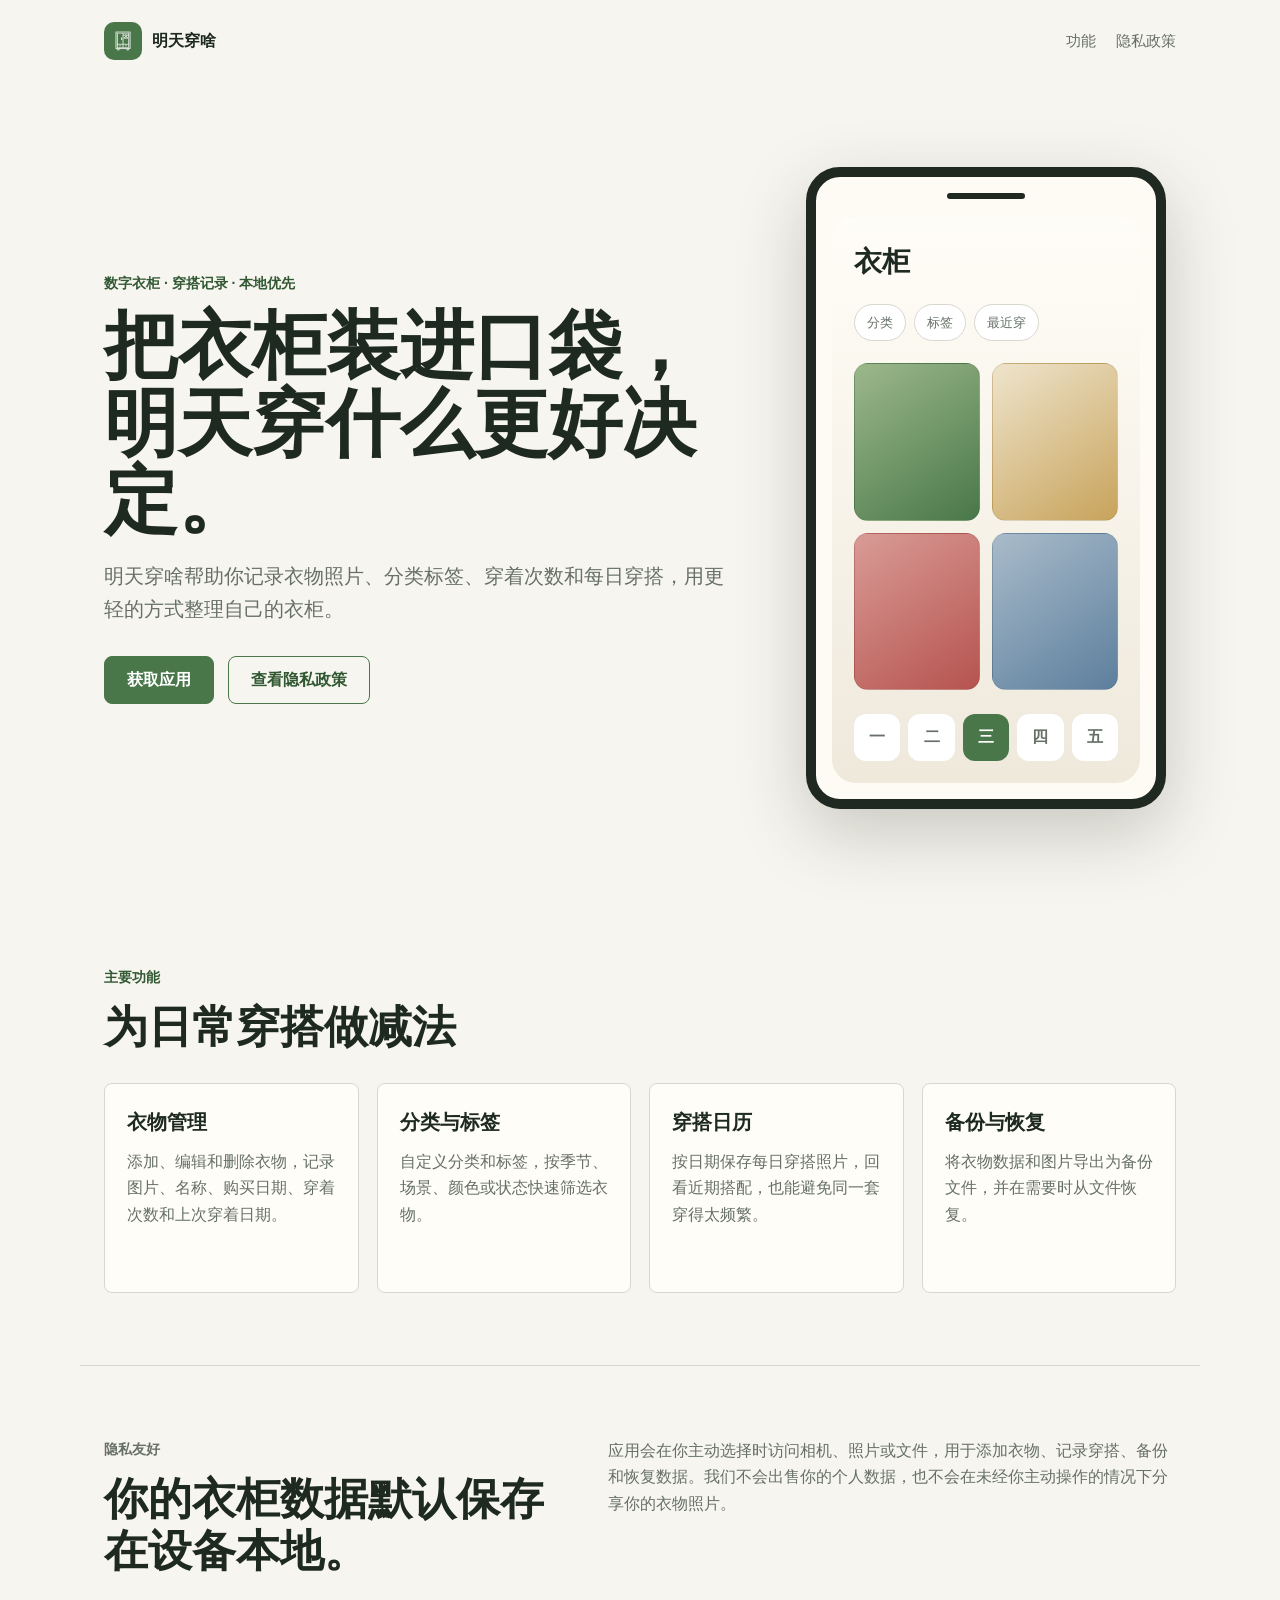
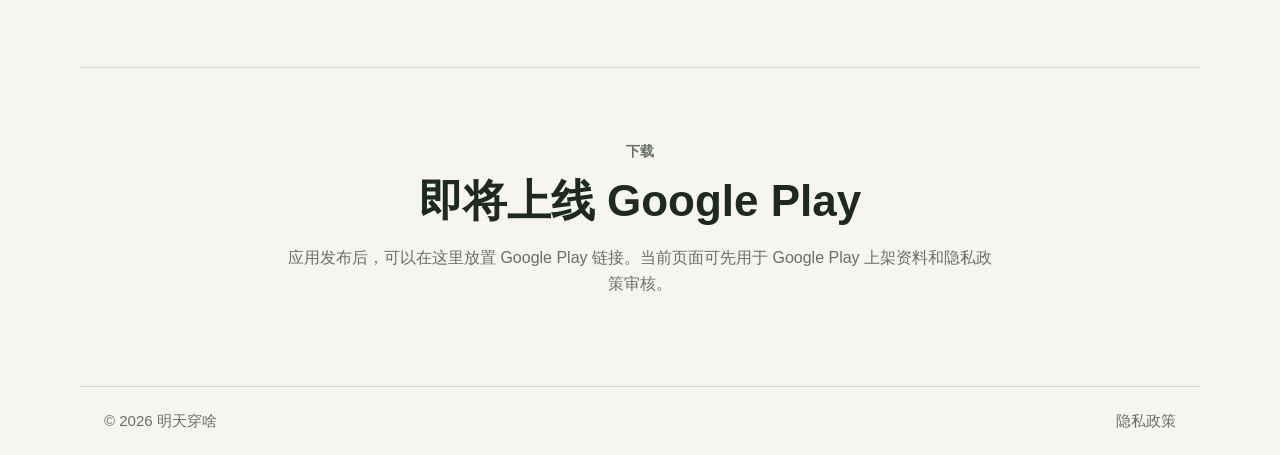
==== index.html @ 7607661f "Add GitHub Pages site" ====
<!doctype html>
<html lang="zh-CN">
  <head>
    <meta charset="utf-8" />
    <meta name="viewport" content="width=device-width, initial-scale=1" />
    <title>明天穿啥 - 数字衣柜与穿搭日历</title>
    <meta
      name="description"
      content="明天穿啥是一款轻量的数字衣柜应用，用于记录衣物、管理分类标签、追踪穿着频率，并用日历保存每日穿搭。"
    />
    <link rel="icon" href="assets/app-icon.png" />
    <link rel="stylesheet" href="styles.css" />
  </head>
  <body>
    <header class="site-header">
      <a class="brand" href="./" aria-label="明天穿啥首页">
        <img src="assets/app-icon.png" alt="" />
        <span>明天穿啥</span>
      </a>
      <nav aria-label="主要导航">
        <a href="#features">功能</a>
        <a href="privacy.html">隐私政策</a>
      </nav>
    </header>

    <main>
      <section class="hero">
        <div class="hero-copy">
          <p class="eyebrow">数字衣柜 · 穿搭记录 · 本地优先</p>
          <h1>把衣柜装进口袋，明天穿什么更好决定。</h1>
          <p class="lead">
            明天穿啥帮助你记录衣物照片、分类标签、穿着次数和每日穿搭，用更轻的方式整理自己的衣柜。
          </p>
          <div class="actions">
            <a class="button primary" href="#download">获取应用</a>
            <a class="button secondary" href="privacy.html">查看隐私政策</a>
          </div>
        </div>
        <div class="phone-preview" aria-label="应用预览">
          <div class="phone-top"></div>
          <div class="app-screen">
            <div class="screen-title">衣柜</div>
            <div class="chip-row">
              <span>分类</span>
              <span>标签</span>
              <span>最近穿</span>
            </div>
            <div class="wardrobe-grid">
              <div class="item-card green"></div>
              <div class="item-card cream"></div>
              <div class="item-card rose"></div>
              <div class="item-card blue"></div>
            </div>
            <div class="calendar-strip">
              <span>一</span>
              <span>二</span>
              <span class="active">三</span>
              <span>四</span>
              <span>五</span>
            </div>
          </div>
        </div>
      </section>

      <section id="features" class="section">
        <div class="section-heading">
          <p class="eyebrow">主要功能</p>
          <h2>为日常穿搭做减法</h2>
        </div>
        <div class="feature-grid">
          <article class="feature">
            <h3>衣物管理</h3>
            <p>添加、编辑和删除衣物，记录图片、名称、购买日期、穿着次数和上次穿着日期。</p>
          </article>
          <article class="feature">
            <h3>分类与标签</h3>
            <p>自定义分类和标签，按季节、场景、颜色或状态快速筛选衣物。</p>
          </article>
          <article class="feature">
            <h3>穿搭日历</h3>
            <p>按日期保存每日穿搭照片，回看近期搭配，也能避免同一套穿得太频繁。</p>
          </article>
          <article class="feature">
            <h3>备份与恢复</h3>
            <p>将衣物数据和图片导出为备份文件，并在需要时从文件恢复。</p>
          </article>
        </div>
      </section>

      <section class="section split">
        <div>
          <p class="eyebrow">隐私友好</p>
          <h2>你的衣柜数据默认保存在设备本地。</h2>
        </div>
        <p>
          应用会在你主动选择时访问相机、照片或文件，用于添加衣物、记录穿搭、备份和恢复数据。我们不会出售你的个人数据，也不会在未经你主动操作的情况下分享你的衣物照片。
        </p>
      </section>

      <section id="download" class="section download">
        <p class="eyebrow">下载</p>
        <h2>即将上线 Google Play</h2>
        <p>
          应用发布后，可以在这里放置 Google Play 链接。当前页面可先用于 Google Play 上架资料和隐私政策审核。
        </p>
      </section>
    </main>

    <footer class="site-footer">
      <span>© 2026 明天穿啥</span>
      <a href="privacy.html">隐私政策</a>
    </footer>
  </body>
</html>
---- styles.css ----
:root {
  color-scheme: light;
  --bg: #f7f5ef;
  --ink: #1d2921;
  --muted: #667067;
  --line: #d9d7ce;
  --panel: #fffdf7;
  --primary: #497749;
  --primary-dark: #315833;
  --accent: #b6534f;
  --gold: #d6a94b;
  --blue: #5d7f9d;
}

* {
  box-sizing: border-box;
}

body {
  margin: 0;
  background: var(--bg);
  color: var(--ink);
  font-family:
    -apple-system, BlinkMacSystemFont, "Segoe UI", "Noto Sans SC", "PingFang SC",
    "Microsoft YaHei", Arial, sans-serif;
  line-height: 1.65;
}

a {
  color: inherit;
}

.site-header,
.site-footer {
  display: flex;
  align-items: center;
  justify-content: space-between;
  gap: 24px;
  max-width: 1120px;
  margin: 0 auto;
  padding: 22px 24px;
}

.site-header nav,
.site-footer {
  color: var(--muted);
  font-size: 15px;
}

.site-header nav {
  display: flex;
  gap: 20px;
}

.site-header a,
.site-footer a {
  text-decoration: none;
}

.site-header a:hover,
.site-footer a:hover {
  color: var(--primary-dark);
}

.brand {
  display: inline-flex;
  align-items: center;
  gap: 10px;
  color: var(--ink);
  font-weight: 800;
}

.brand img {
  width: 38px;
  height: 38px;
  border-radius: 10px;
}

.hero,
.section {
  max-width: 1120px;
  margin: 0 auto;
  padding: 72px 24px;
}

.hero {
  display: grid;
  grid-template-columns: minmax(0, 1fr) 380px;
  align-items: center;
  gap: 56px;
  min-height: calc(100vh - 88px);
}

.eyebrow {
  margin: 0 0 12px;
  color: var(--primary-dark);
  font-size: 14px;
  font-weight: 800;
  letter-spacing: 0;
}

h1,
h2,
h3,
p {
  margin-top: 0;
}

h1 {
  max-width: 760px;
  margin-bottom: 20px;
  font-size: clamp(42px, 7vw, 74px);
  line-height: 1.05;
  letter-spacing: 0;
}

h2 {
  margin-bottom: 18px;
  font-size: clamp(28px, 4vw, 44px);
  line-height: 1.18;
  letter-spacing: 0;
}

h3 {
  margin-bottom: 10px;
  font-size: 20px;
}

.lead {
  max-width: 650px;
  color: var(--muted);
  font-size: 20px;
}

.actions {
  display: flex;
  flex-wrap: wrap;
  gap: 14px;
  margin-top: 30px;
}

.button {
  display: inline-flex;
  align-items: center;
  justify-content: center;
  min-height: 48px;
  padding: 0 22px;
  border: 1px solid var(--primary);
  border-radius: 8px;
  font-weight: 800;
  text-decoration: none;
}

.button.primary {
  background: var(--primary);
  color: #fff;
}

.button.secondary {
  color: var(--primary-dark);
}

.phone-preview {
  width: min(100%, 360px);
  margin: 0 auto;
  padding: 16px;
  border: 10px solid #1f2922;
  border-radius: 34px;
  background: #fdfbf4;
  box-shadow: 0 24px 70px rgb(31 41 34 / 0.22);
}

.phone-top {
  width: 78px;
  height: 6px;
  margin: 0 auto 18px;
  border-radius: 999px;
  background: #1f2922;
}

.app-screen {
  min-height: 520px;
  padding: 22px;
  border-radius: 24px;
  background: linear-gradient(180deg, #fffdf7 0%, #efe9dc 100%);
}

.screen-title {
  margin-bottom: 18px;
  font-size: 28px;
  font-weight: 900;
}

.chip-row {
  display: flex;
  flex-wrap: wrap;
  gap: 8px;
  margin-bottom: 22px;
}

.chip-row span {
  padding: 7px 12px;
  border: 1px solid var(--line);
  border-radius: 999px;
  background: #fff;
  color: var(--muted);
  font-size: 13px;
}

.wardrobe-grid {
  display: grid;
  grid-template-columns: repeat(2, minmax(0, 1fr));
  gap: 12px;
}

.item-card {
  aspect-ratio: 1 / 1.25;
  border-radius: 14px;
  border: 1px solid rgb(29 41 33 / 0.08);
}

.item-card.green {
  background: linear-gradient(145deg, #9cb88b, #497749);
}

.item-card.cream {
  background: linear-gradient(145deg, #eee4cc, #c8a35b);
}

.item-card.rose {
  background: linear-gradient(145deg, #d99b96, #b6534f);
}

.item-card.blue {
  background: linear-gradient(145deg, #a9bbca, #5d7f9d);
}

.calendar-strip {
  display: grid;
  grid-template-columns: repeat(5, 1fr);
  gap: 8px;
  margin-top: 24px;
}

.calendar-strip span {
  display: flex;
  align-items: center;
  justify-content: center;
  aspect-ratio: 1;
  border-radius: 12px;
  background: #fff;
  color: var(--muted);
  font-weight: 800;
}

.calendar-strip .active {
  background: var(--primary);
  color: #fff;
}

.section-heading {
  max-width: 620px;
  margin-bottom: 30px;
}

.feature-grid {
  display: grid;
  grid-template-columns: repeat(4, minmax(0, 1fr));
  gap: 18px;
}

.feature {
  min-height: 210px;
  padding: 22px;
  border: 1px solid var(--line);
  border-radius: 8px;
  background: var(--panel);
}

.feature p,
.split p,
.download p,
.policy p,
.policy li {
  color: var(--muted);
}

.split {
  display: grid;
  grid-template-columns: minmax(0, 0.9fr) minmax(0, 1.1fr);
  gap: 40px;
  border-top: 1px solid var(--line);
  border-bottom: 1px solid var(--line);
}

.download {
  max-width: 760px;
  text-align: center;
}

.site-footer {
  border-top: 1px solid var(--line);
}

.policy {
  max-width: 860px;
  margin: 0 auto;
  padding: 64px 24px 88px;
}

.policy article {
  padding: 42px;
  border: 1px solid var(--line);
  border-radius: 8px;
  background: var(--panel);
}

.policy h1 {
  font-size: clamp(34px, 5vw, 54px);
}

.policy h2 {
  margin-top: 36px;
  font-size: 24px;
}

.policy ul {
  padding-left: 22px;
}

.policy hr {
  margin: 38px 0;
  border: 0;
  border-top: 1px solid var(--line);
}

.updated {
  font-weight: 700;
}

@media (max-width: 860px) {
  .hero,
  .split {
    grid-template-columns: 1fr;
  }

  .hero {
    padding-top: 42px;
    gap: 36px;
  }

  .feature-grid {
    grid-template-columns: repeat(2, minmax(0, 1fr));
  }
}

@media (max-width: 560px) {
  .site-header,
  .site-footer {
    padding: 16px;
  }

  .site-header {
    align-items: flex-start;
    flex-direction: column;
    gap: 12px;
  }

  .hero,
  .section,
  .policy {
    padding-left: 16px;
    padding-right: 16px;
  }

  .lead {
    font-size: 18px;
  }

  .actions,
  .button {
    width: 100%;
  }

  .feature-grid {
    grid-template-columns: 1fr;
  }

  .policy article {
    padding: 24px;
  }
}
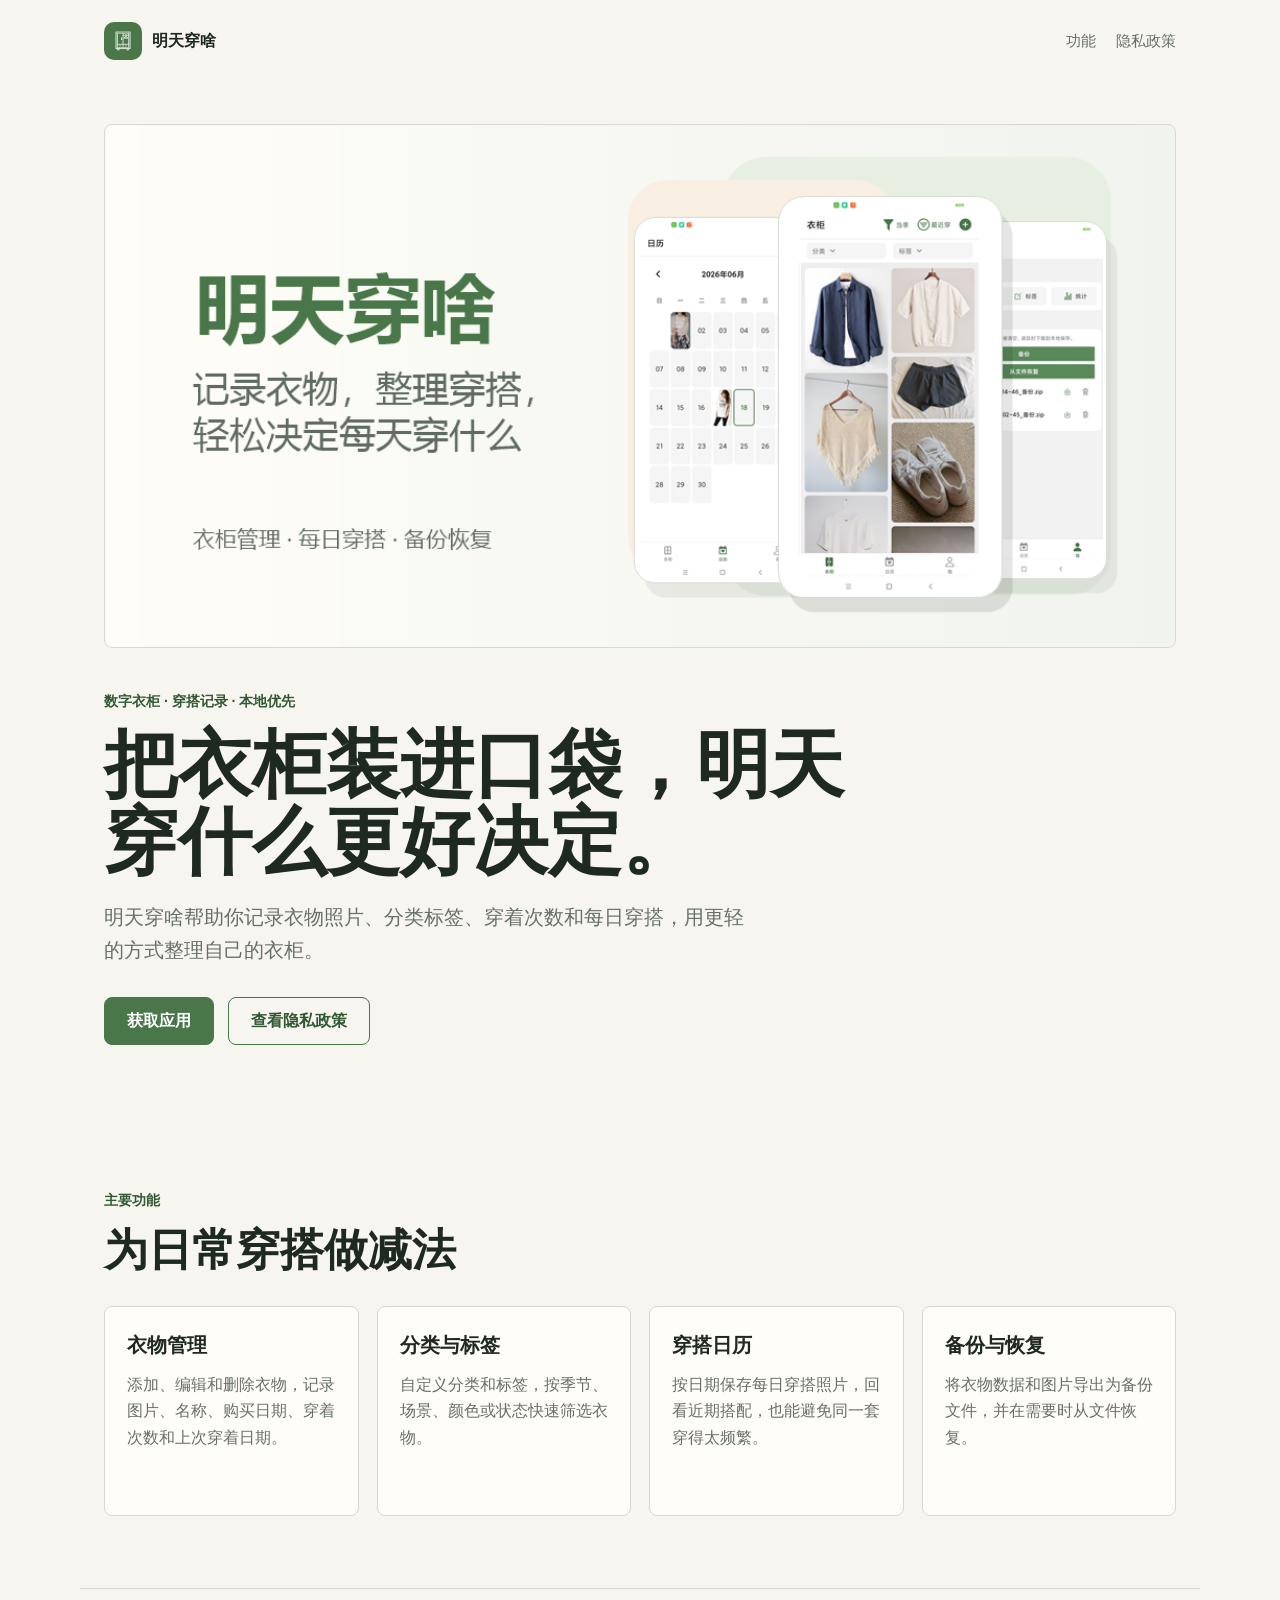
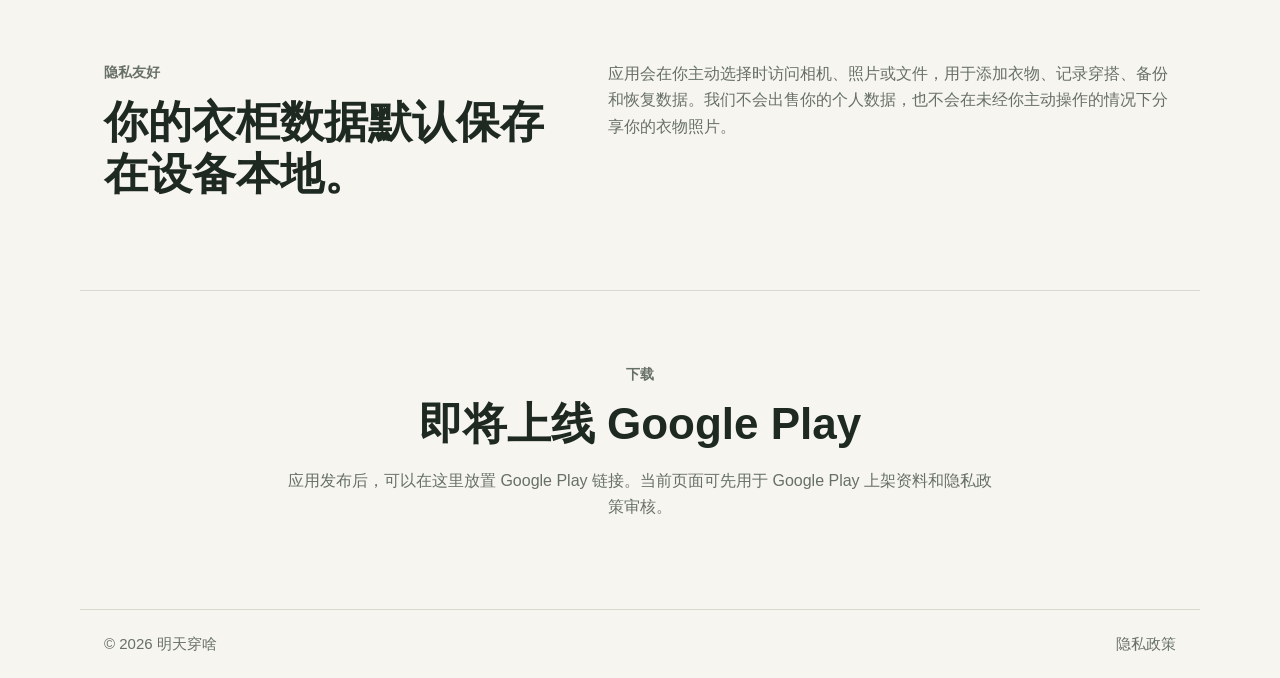
==== commit 61ad984c: "Use feature graphic as hero image" ====
--- a/index.html
+++ b/index.html
@@ -25,6 +25,12 @@
 
     <main>
       <section class="hero">
+        <figure class="hero-art">
+          <img
+            src="assets/google-play-feature-graphic.png"
+            alt="明天穿啥应用展示图"
+          />
+        </figure>
         <div class="hero-copy">
           <p class="eyebrow">数字衣柜 · 穿搭记录 · 本地优先</p>
           <h1>把衣柜装进口袋，明天穿什么更好决定。</h1>
@@ -34,30 +40,6 @@
           <div class="actions">
             <a class="button primary" href="#download">获取应用</a>
             <a class="button secondary" href="privacy.html">查看隐私政策</a>
-          </div>
-        </div>
-        <div class="phone-preview" aria-label="应用预览">
-          <div class="phone-top"></div>
-          <div class="app-screen">
-            <div class="screen-title">衣柜</div>
-            <div class="chip-row">
-              <span>分类</span>
-              <span>标签</span>
-              <span>最近穿</span>
-            </div>
-            <div class="wardrobe-grid">
-              <div class="item-card green"></div>
-              <div class="item-card cream"></div>
-              <div class="item-card rose"></div>
-              <div class="item-card blue"></div>
-            </div>
-            <div class="calendar-strip">
-              <span>一</span>
-              <span>二</span>
-              <span class="active">三</span>
-              <span>四</span>
-              <span>五</span>
-            </div>
           </div>
         </div>
       </section>
--- a/styles.css
+++ b/styles.css
@@ -84,11 +84,15 @@
 }
 
 .hero {
-  display: grid;
-  grid-template-columns: minmax(0, 1fr) 380px;
-  align-items: center;
-  gap: 56px;
+  display: flex;
+  flex-direction: column;
+  gap: 42px;
   min-height: calc(100vh - 88px);
+  padding-top: 42px;
+}
+
+.hero-copy {
+  max-width: 820px;
 }
 
 .eyebrow {
@@ -160,102 +164,20 @@
   color: var(--primary-dark);
 }
 
-.phone-preview {
-  width: min(100%, 360px);
-  margin: 0 auto;
-  padding: 16px;
-  border: 10px solid #1f2922;
-  border-radius: 34px;
-  background: #fdfbf4;
-  box-shadow: 0 24px 70px rgb(31 41 34 / 0.22);
-}
-
-.phone-top {
-  width: 78px;
-  height: 6px;
-  margin: 0 auto 18px;
-  border-radius: 999px;
-  background: #1f2922;
-}
-
-.app-screen {
-  min-height: 520px;
-  padding: 22px;
-  border-radius: 24px;
-  background: linear-gradient(180deg, #fffdf7 0%, #efe9dc 100%);
-}
-
-.screen-title {
-  margin-bottom: 18px;
-  font-size: 28px;
-  font-weight: 900;
-}
-
-.chip-row {
-  display: flex;
-  flex-wrap: wrap;
-  gap: 8px;
-  margin-bottom: 22px;
-}
-
-.chip-row span {
-  padding: 7px 12px;
+.hero-art {
+  order: -1;
+  width: 100%;
+  margin: 0;
+  overflow: hidden;
   border: 1px solid var(--line);
-  border-radius: 999px;
-  background: #fff;
-  color: var(--muted);
-  font-size: 13px;
-}
-
-.wardrobe-grid {
-  display: grid;
-  grid-template-columns: repeat(2, minmax(0, 1fr));
-  gap: 12px;
-}
-
-.item-card {
-  aspect-ratio: 1 / 1.25;
-  border-radius: 14px;
-  border: 1px solid rgb(29 41 33 / 0.08);
-}
-
-.item-card.green {
-  background: linear-gradient(145deg, #9cb88b, #497749);
-}
-
-.item-card.cream {
-  background: linear-gradient(145deg, #eee4cc, #c8a35b);
-}
-
-.item-card.rose {
-  background: linear-gradient(145deg, #d99b96, #b6534f);
-}
-
-.item-card.blue {
-  background: linear-gradient(145deg, #a9bbca, #5d7f9d);
-}
-
-.calendar-strip {
-  display: grid;
-  grid-template-columns: repeat(5, 1fr);
-  gap: 8px;
-  margin-top: 24px;
-}
-
-.calendar-strip span {
-  display: flex;
-  align-items: center;
-  justify-content: center;
-  aspect-ratio: 1;
-  border-radius: 12px;
-  background: #fff;
-  color: var(--muted);
-  font-weight: 800;
-}
-
-.calendar-strip .active {
-  background: var(--primary);
-  color: #fff;
+  border-radius: 8px;
+  background: #f7f5ef;
+}
+
+.hero-art img {
+  display: block;
+  width: 100%;
+  height: auto;
 }
 
 .section-heading {
@@ -339,14 +261,12 @@
 }
 
 @media (max-width: 860px) {
-  .hero,
   .split {
     grid-template-columns: 1fr;
   }
 
   .hero {
-    padding-top: 42px;
-    gap: 36px;
+    gap: 32px;
   }
 
   .feature-grid {
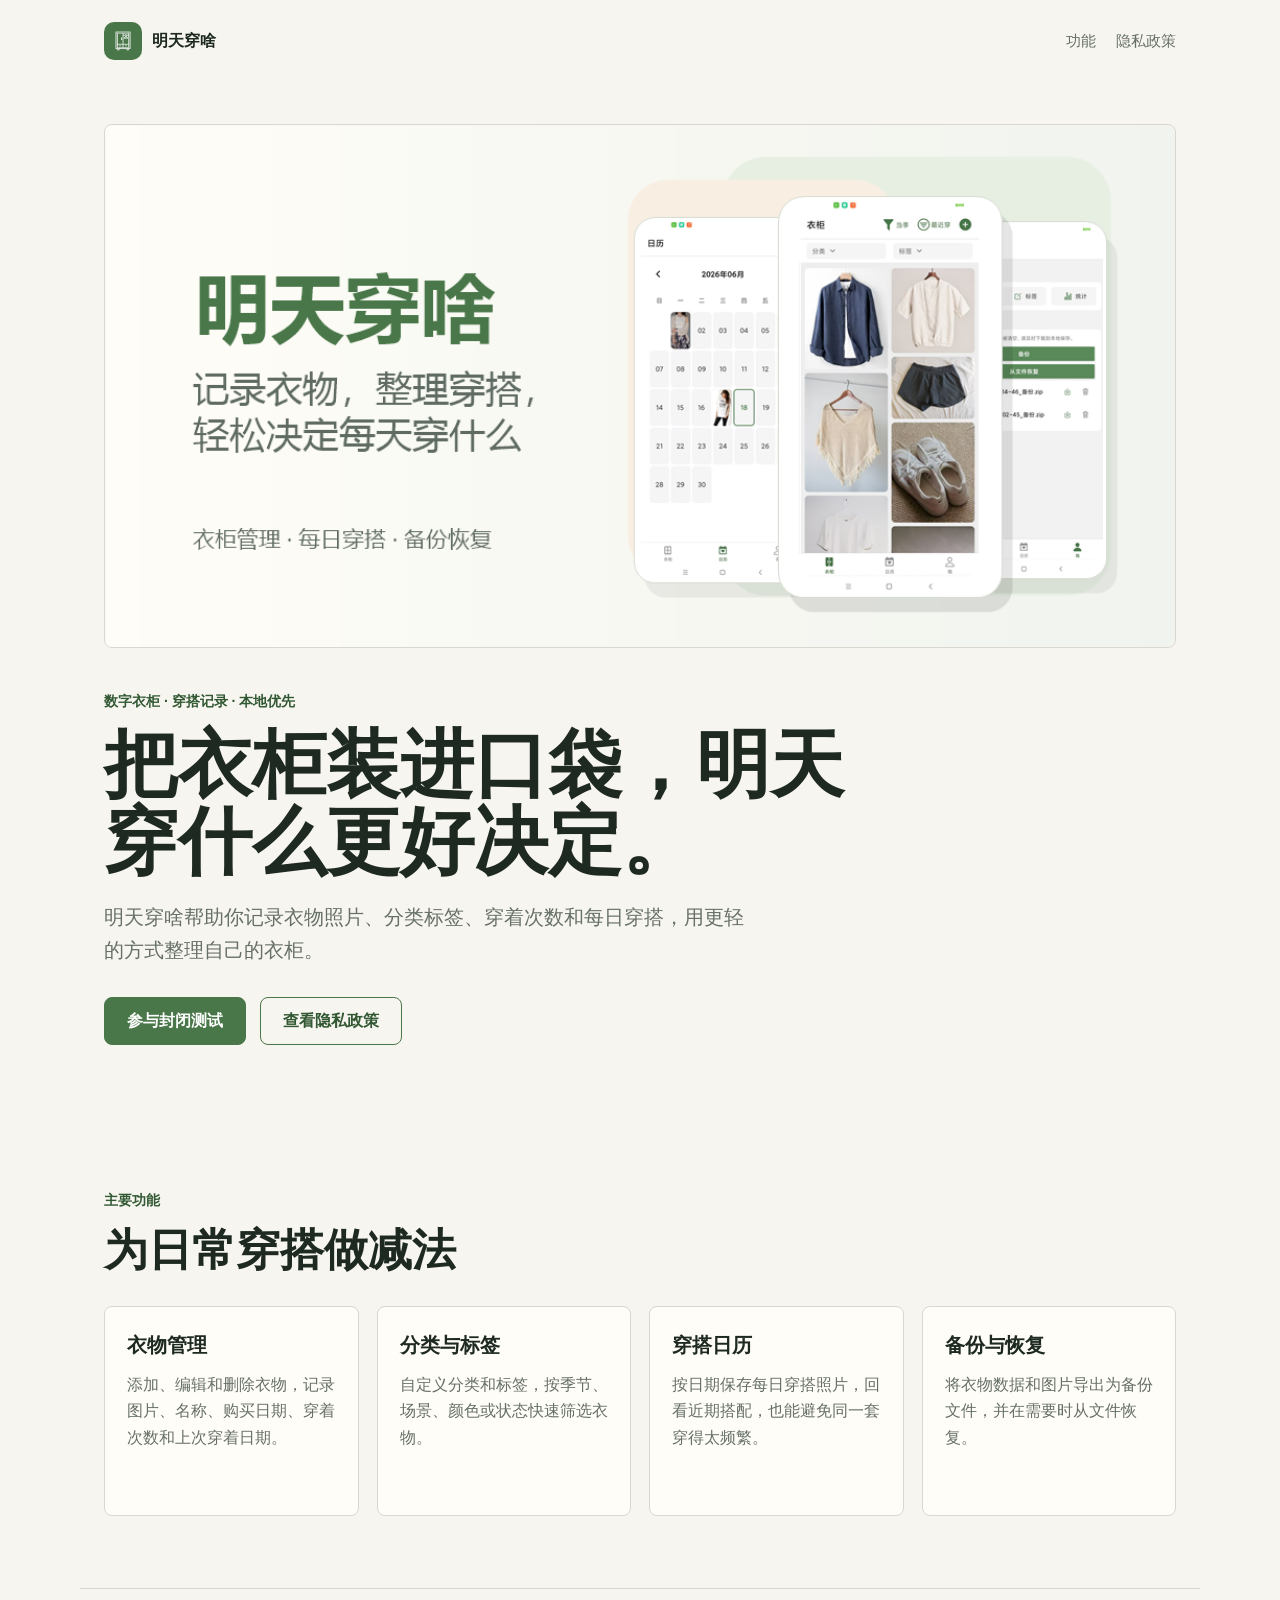
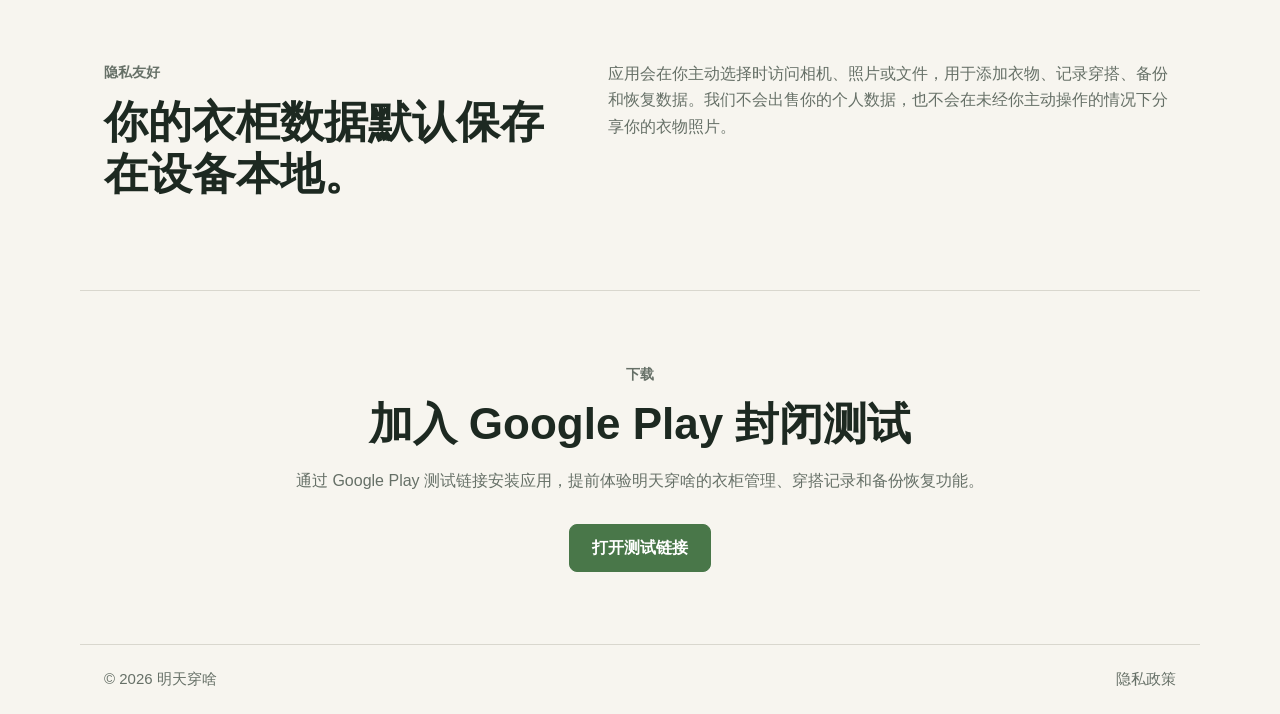
==== commit 0fead171: "Add closed testing download link" ====
--- a/index.html
+++ b/index.html
@@ -38,7 +38,11 @@
             明天穿啥帮助你记录衣物照片、分类标签、穿着次数和每日穿搭，用更轻的方式整理自己的衣柜。
           </p>
           <div class="actions">
-            <a class="button primary" href="#download">获取应用</a>
+            <a
+              class="button primary"
+              href="https://play.google.com/apps/testing/com.yuy.wearwhat"
+              >参与封闭测试</a
+            >
             <a class="button secondary" href="privacy.html">查看隐私政策</a>
           </div>
         </div>
@@ -81,10 +85,17 @@
 
       <section id="download" class="section download">
         <p class="eyebrow">下载</p>
-        <h2>即将上线 Google Play</h2>
+        <h2>加入 Google Play 封闭测试</h2>
         <p>
-          应用发布后，可以在这里放置 Google Play 链接。当前页面可先用于 Google Play 上架资料和隐私政策审核。
+          通过 Google Play 测试链接安装应用，提前体验明天穿啥的衣柜管理、穿搭记录和备份恢复功能。
         </p>
+        <div class="actions centered">
+          <a
+            class="button primary"
+            href="https://play.google.com/apps/testing/com.yuy.wearwhat"
+            >打开测试链接</a
+          >
+        </div>
       </section>
     </main>
 
--- a/styles.css
+++ b/styles.css
@@ -143,6 +143,10 @@
   margin-top: 30px;
 }
 
+.actions.centered {
+  justify-content: center;
+}
+
 .button {
   display: inline-flex;
   align-items: center;
@@ -164,6 +168,15 @@
   color: var(--primary-dark);
 }
 
+.download .actions {
+  justify-content: center;
+  width: 100%;
+}
+
+.download .button {
+  width: auto;
+}
+
 .hero-art {
   order: -1;
   width: 100%;
@@ -302,6 +315,10 @@
     width: 100%;
   }
 
+  .download .button {
+    width: auto;
+  }
+
   .feature-grid {
     grid-template-columns: 1fr;
   }
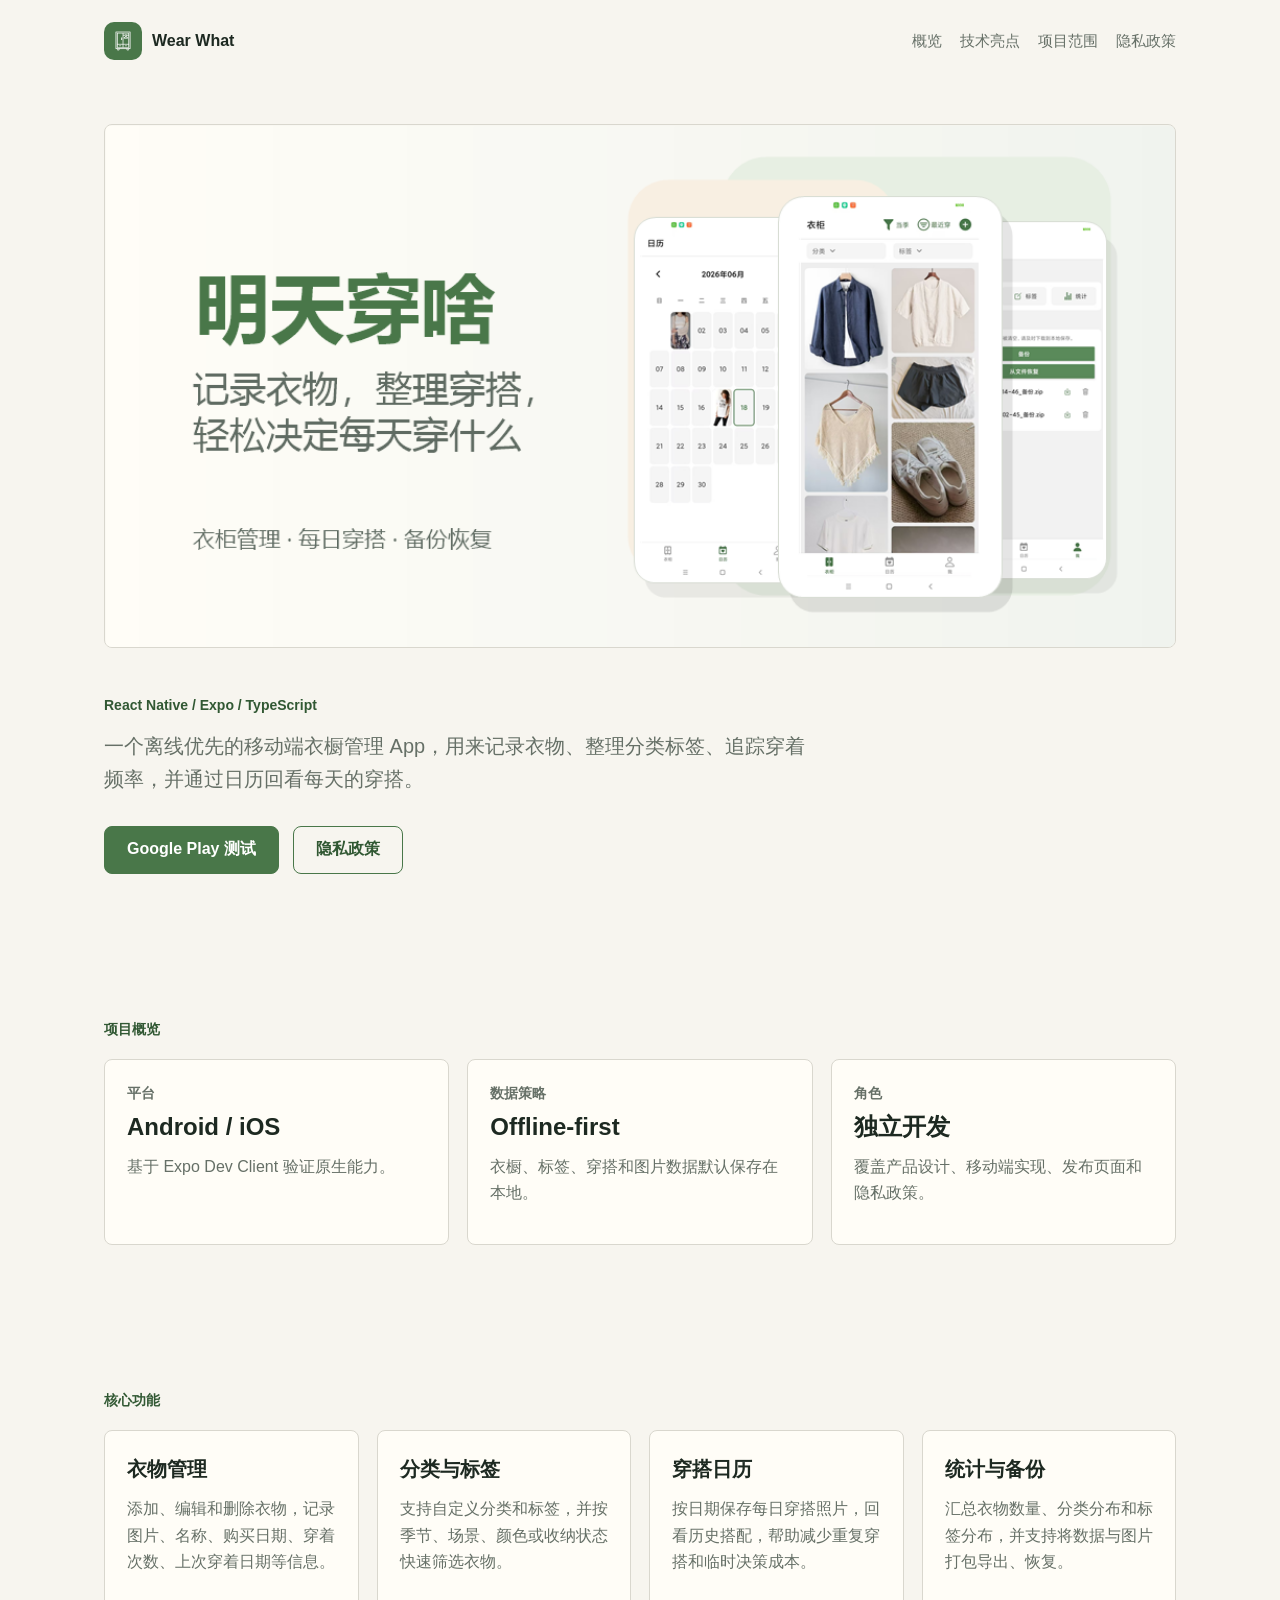
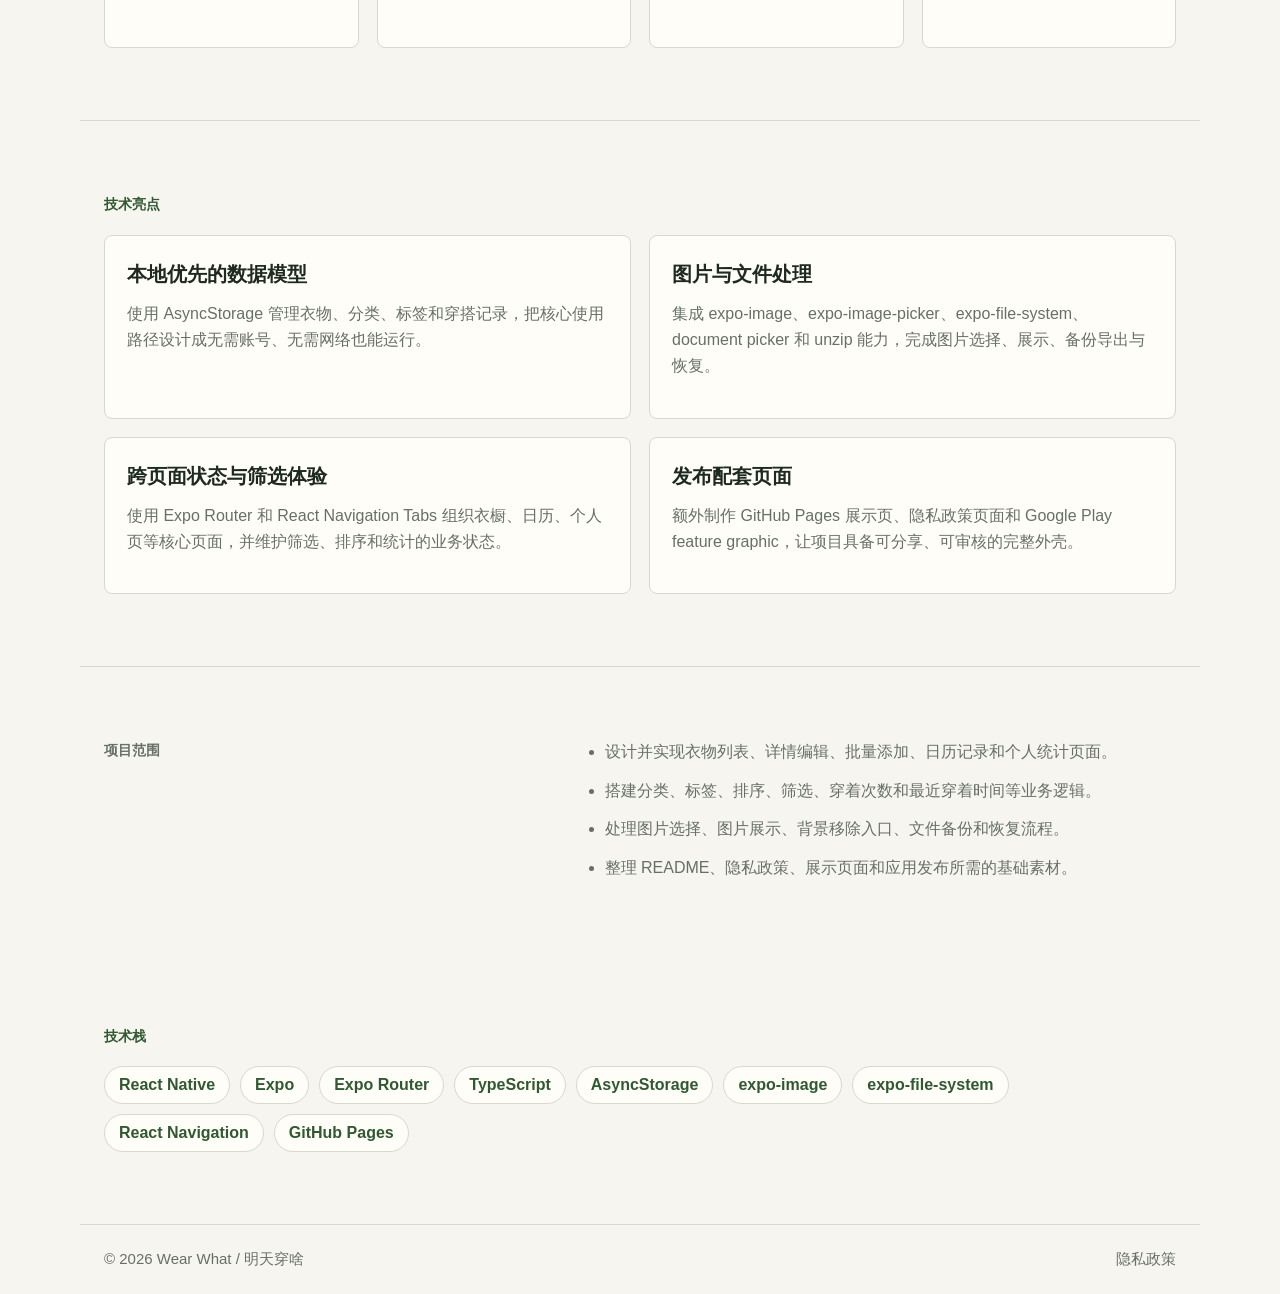
==== commit cabbe1af: "Refine project showcase page" ====
--- a/index.html
+++ b/index.html
@@ -3,22 +3,24 @@
   <head>
     <meta charset="utf-8" />
     <meta name="viewport" content="width=device-width, initial-scale=1" />
-    <title>明天穿啥 - 数字衣柜与穿搭日历</title>
+    <title>Wear What / 明天穿啥 - React Native 项目展示</title>
     <meta
       name="description"
-      content="明天穿啥是一款轻量的数字衣柜应用，用于记录衣物、管理分类标签、追踪穿着频率，并用日历保存每日穿搭。"
+      content="Wear What / 明天穿啥是一个使用 React Native、Expo 和 TypeScript 构建的离线优先衣橱管理 App，支持衣物管理、穿搭日历、统计分析、图片处理和备份恢复。"
     />
     <link rel="icon" href="assets/app-icon.png" />
     <link rel="stylesheet" href="styles.css" />
   </head>
   <body>
     <header class="site-header">
-      <a class="brand" href="./" aria-label="明天穿啥首页">
+      <a class="brand" href="./" aria-label="Wear What 项目首页">
         <img src="assets/app-icon.png" alt="" />
-        <span>明天穿啥</span>
+        <span>Wear What</span>
       </a>
       <nav aria-label="主要导航">
-        <a href="#features">功能</a>
+        <a href="#overview">概览</a>
+        <a href="#engineering">技术亮点</a>
+        <a href="#scope">项目范围</a>
         <a href="privacy.html">隐私政策</a>
       </nav>
     </header>
@@ -28,79 +30,137 @@
         <figure class="hero-art">
           <img
             src="assets/google-play-feature-graphic.png"
-            alt="明天穿啥应用展示图"
+            alt="Wear What 应用功能截图拼图"
           />
         </figure>
         <div class="hero-copy">
-          <p class="eyebrow">数字衣柜 · 穿搭记录 · 本地优先</p>
-          <h1>把衣柜装进口袋，明天穿什么更好决定。</h1>
+          <p class="eyebrow">React Native / Expo / TypeScript</p>
           <p class="lead">
-            明天穿啥帮助你记录衣物照片、分类标签、穿着次数和每日穿搭，用更轻的方式整理自己的衣柜。
+            一个离线优先的移动端衣橱管理 App，用来记录衣物、整理分类标签、追踪穿着频率，并通过日历回看每天的穿搭。
           </p>
           <div class="actions">
             <a
               class="button primary"
               href="https://play.google.com/apps/testing/com.yuy.wearwhat"
-              >参与封闭测试</a
+              >Google Play 测试</a
             >
-            <a class="button secondary" href="privacy.html">查看隐私政策</a>
+            <a class="button secondary" href="privacy.html">隐私政策</a>
           </div>
         </div>
       </section>
 
-      <section id="features" class="section">
+      <section id="overview" class="section overview">
         <div class="section-heading">
-          <p class="eyebrow">主要功能</p>
-          <h2>为日常穿搭做减法</h2>
+          <p class="eyebrow">项目概览</p>
+        </div>
+        <div class="overview-grid">
+          <article class="metric">
+            <span>平台</span>
+            <strong>Android / iOS</strong>
+            <p>基于 Expo Dev Client 验证原生能力。</p>
+          </article>
+          <article class="metric">
+            <span>数据策略</span>
+            <strong>Offline-first</strong>
+            <p>衣橱、标签、穿搭和图片数据默认保存在本地。</p>
+          </article>
+          <article class="metric">
+            <span>角色</span>
+            <strong>独立开发</strong>
+            <p>覆盖产品设计、移动端实现、发布页面和隐私政策。</p>
+          </article>
+        </div>
+      </section>
+
+      <section class="section">
+        <div class="section-heading">
+          <p class="eyebrow">核心功能</p>
         </div>
         <div class="feature-grid">
           <article class="feature">
             <h3>衣物管理</h3>
-            <p>添加、编辑和删除衣物，记录图片、名称、购买日期、穿着次数和上次穿着日期。</p>
+            <p>添加、编辑和删除衣物，记录图片、名称、购买日期、穿着次数、上次穿着日期等信息。</p>
           </article>
           <article class="feature">
             <h3>分类与标签</h3>
-            <p>自定义分类和标签，按季节、场景、颜色或状态快速筛选衣物。</p>
+            <p>支持自定义分类和标签，并按季节、场景、颜色或收纳状态快速筛选衣物。</p>
           </article>
           <article class="feature">
             <h3>穿搭日历</h3>
-            <p>按日期保存每日穿搭照片，回看近期搭配，也能避免同一套穿得太频繁。</p>
+            <p>按日期保存每日穿搭照片，回看历史搭配，帮助减少重复穿搭和临时决策成本。</p>
           </article>
           <article class="feature">
-            <h3>备份与恢复</h3>
-            <p>将衣物数据和图片导出为备份文件，并在需要时从文件恢复。</p>
+            <h3>统计与备份</h3>
+            <p>汇总衣物数量、分类分布和标签分布，并支持将数据与图片打包导出、恢复。</p>
           </article>
         </div>
       </section>
 
-      <section class="section split">
-        <div>
-          <p class="eyebrow">隐私友好</p>
-          <h2>你的衣柜数据默认保存在设备本地。</h2>
+      <section id="engineering" class="section engineering">
+        <div class="section-heading">
+          <p class="eyebrow">技术亮点</p>
         </div>
-        <p>
-          应用会在你主动选择时访问相机、照片或文件，用于添加衣物、记录穿搭、备份和恢复数据。我们不会出售你的个人数据，也不会在未经你主动操作的情况下分享你的衣物照片。
-        </p>
+        <div class="case-grid">
+          <article class="case-card">
+            <h3>本地优先的数据模型</h3>
+            <p>
+              使用 AsyncStorage 管理衣物、分类、标签和穿搭记录，把核心使用路径设计成无需账号、无需网络也能运行。
+            </p>
+          </article>
+          <article class="case-card">
+            <h3>图片与文件处理</h3>
+            <p>
+              集成 expo-image、expo-image-picker、expo-file-system、document picker 和 unzip 能力，完成图片选择、展示、备份导出与恢复。
+            </p>
+          </article>
+          <article class="case-card">
+            <h3>跨页面状态与筛选体验</h3>
+            <p>
+              使用 Expo Router 和 React Navigation Tabs 组织衣橱、日历、个人页等核心页面，并维护筛选、排序和统计的业务状态。
+            </p>
+          </article>
+          <article class="case-card">
+            <h3>发布配套页面</h3>
+            <p>
+              额外制作 GitHub Pages 展示页、隐私政策页面和 Google Play feature graphic，让项目具备可分享、可审核的完整外壳。
+            </p>
+          </article>
+        </div>
       </section>
 
-      <section id="download" class="section download">
-        <p class="eyebrow">下载</p>
-        <h2>加入 Google Play 封闭测试</h2>
-        <p>
-          通过 Google Play 测试链接安装应用，提前体验明天穿啥的衣柜管理、穿搭记录和备份恢复功能。
-        </p>
-        <div class="actions centered">
-          <a
-            class="button primary"
-            href="https://play.google.com/apps/testing/com.yuy.wearwhat"
-            >打开测试链接</a
-          >
+      <section id="scope" class="section split">
+        <div>
+          <p class="eyebrow">项目范围</p>
+        </div>
+        <ul class="scope-list">
+          <li>设计并实现衣物列表、详情编辑、批量添加、日历记录和个人统计页面。</li>
+          <li>搭建分类、标签、排序、筛选、穿着次数和最近穿着时间等业务逻辑。</li>
+          <li>处理图片选择、图片展示、背景移除入口、文件备份和恢复流程。</li>
+          <li>整理 README、隐私政策、展示页面和应用发布所需的基础素材。</li>
+        </ul>
+      </section>
+
+      <section class="section stack">
+        <div class="section-heading">
+          <p class="eyebrow">技术栈</p>
+        </div>
+        <div class="tag-cloud" aria-label="技术栈列表">
+          <span>React Native</span>
+          <span>Expo</span>
+          <span>Expo Router</span>
+          <span>TypeScript</span>
+          <span>AsyncStorage</span>
+          <span>expo-image</span>
+          <span>expo-file-system</span>
+          <span>React Navigation</span>
+          <span>GitHub Pages</span>
         </div>
       </section>
+
     </main>
 
     <footer class="site-footer">
-      <span>© 2026 明天穿啥</span>
+      <span>© 2026 Wear What / 明天穿啥</span>
       <a href="privacy.html">隐私政策</a>
     </footer>
   </body>
--- a/styles.css
+++ b/styles.css
@@ -16,6 +16,10 @@
   box-sizing: border-box;
 }
 
+html {
+  scroll-behavior: smooth;
+}
+
 body {
   margin: 0;
   background: var(--bg);
@@ -41,6 +45,14 @@
   padding: 22px 24px;
 }
 
+.site-header {
+  position: sticky;
+  top: 0;
+  z-index: 5;
+  background: rgb(247 245 239 / 0.92);
+  backdrop-filter: blur(12px);
+}
+
 .site-header nav,
 .site-footer {
   color: var(--muted);
@@ -49,7 +61,8 @@
 
 .site-header nav {
   display: flex;
-  gap: 20px;
+  flex-wrap: wrap;
+  gap: 18px;
 }
 
 .site-header a,
@@ -65,6 +78,7 @@
 .brand {
   display: inline-flex;
   align-items: center;
+  flex: 0 0 auto;
   gap: 10px;
   color: var(--ink);
   font-weight: 800;
@@ -92,7 +106,8 @@
 }
 
 .hero-copy {
-  max-width: 820px;
+  max-width: 860px;
+  padding-top: 4px;
 }
 
 .eyebrow {
@@ -111,9 +126,9 @@
 }
 
 h1 {
-  max-width: 760px;
+  max-width: 820px;
   margin-bottom: 20px;
-  font-size: clamp(42px, 7vw, 74px);
+  font-size: clamp(42px, 7vw, 76px);
   line-height: 1.05;
   letter-spacing: 0;
 }
@@ -131,9 +146,10 @@
 }
 
 .lead {
-  max-width: 650px;
+  max-width: 720px;
   color: var(--muted);
   font-size: 20px;
+  margin-bottom: 0;
 }
 
 .actions {
@@ -168,15 +184,6 @@
   color: var(--primary-dark);
 }
 
-.download .actions {
-  justify-content: center;
-  width: 100%;
-}
-
-.download .button {
-  width: auto;
-}
-
 .hero-art {
   order: -1;
   width: 100%;
@@ -194,8 +201,19 @@
 }
 
 .section-heading {
-  max-width: 620px;
-  margin-bottom: 30px;
+  max-width: 720px;
+  margin-bottom: 18px;
+}
+
+.overview-grid,
+.case-grid {
+  display: grid;
+  grid-template-columns: repeat(3, minmax(0, 1fr));
+  gap: 18px;
+}
+
+.case-grid {
+  grid-template-columns: repeat(2, minmax(0, 1fr));
 }
 
 .feature-grid {
@@ -204,33 +222,80 @@
   gap: 18px;
 }
 
-.feature {
-  min-height: 210px;
+.metric,
+.feature,
+.case-card {
   padding: 22px;
   border: 1px solid var(--line);
   border-radius: 8px;
   background: var(--panel);
 }
 
+.feature {
+  min-height: 218px;
+}
+
+.metric span {
+  display: block;
+  margin-bottom: 8px;
+  color: var(--muted);
+  font-size: 14px;
+  font-weight: 700;
+}
+
+.metric strong {
+  display: block;
+  margin-bottom: 12px;
+  font-size: 24px;
+  line-height: 1.2;
+}
+
+.metric p,
 .feature p,
+.case-card p,
 .split p,
-.download p,
 .policy p,
-.policy li {
+.policy li,
+.scope-list {
   color: var(--muted);
+}
+
+.engineering {
+  border-top: 1px solid var(--line);
+  border-bottom: 1px solid var(--line);
 }
 
 .split {
   display: grid;
-  grid-template-columns: minmax(0, 0.9fr) minmax(0, 1.1fr);
+  grid-template-columns: minmax(0, 0.85fr) minmax(0, 1.15fr);
   gap: 40px;
-  border-top: 1px solid var(--line);
-  border-bottom: 1px solid var(--line);
-}
-
-.download {
-  max-width: 760px;
-  text-align: center;
+}
+
+.scope-list {
+  margin: 0;
+  padding-left: 22px;
+}
+
+.scope-list li + li {
+  margin-top: 12px;
+}
+
+.tag-cloud {
+  display: flex;
+  flex-wrap: wrap;
+  gap: 10px;
+}
+
+.tag-cloud span {
+  display: inline-flex;
+  align-items: center;
+  min-height: 38px;
+  padding: 0 14px;
+  border: 1px solid var(--line);
+  border-radius: 999px;
+  background: var(--panel);
+  color: var(--primary-dark);
+  font-weight: 800;
 }
 
 .site-footer {
@@ -274,6 +339,8 @@
 }
 
 @media (max-width: 860px) {
+  .overview-grid,
+  .case-grid,
   .split {
     grid-template-columns: 1fr;
   }
@@ -296,6 +363,10 @@
   .site-header {
     align-items: flex-start;
     flex-direction: column;
+    gap: 12px;
+  }
+
+  .site-header nav {
     gap: 12px;
   }
 
@@ -306,6 +377,10 @@
     padding-right: 16px;
   }
 
+  .hero {
+    min-height: 0;
+  }
+
   .lead {
     font-size: 18px;
   }
@@ -315,15 +390,14 @@
     width: 100%;
   }
 
-  .download .button {
-    width: auto;
-  }
-
   .feature-grid {
     grid-template-columns: 1fr;
   }
 
+  .metric,
+  .feature,
+  .case-card,
   .policy article {
-    padding: 24px;
-  }
-}
+    padding: 20px;
+  }
+}
